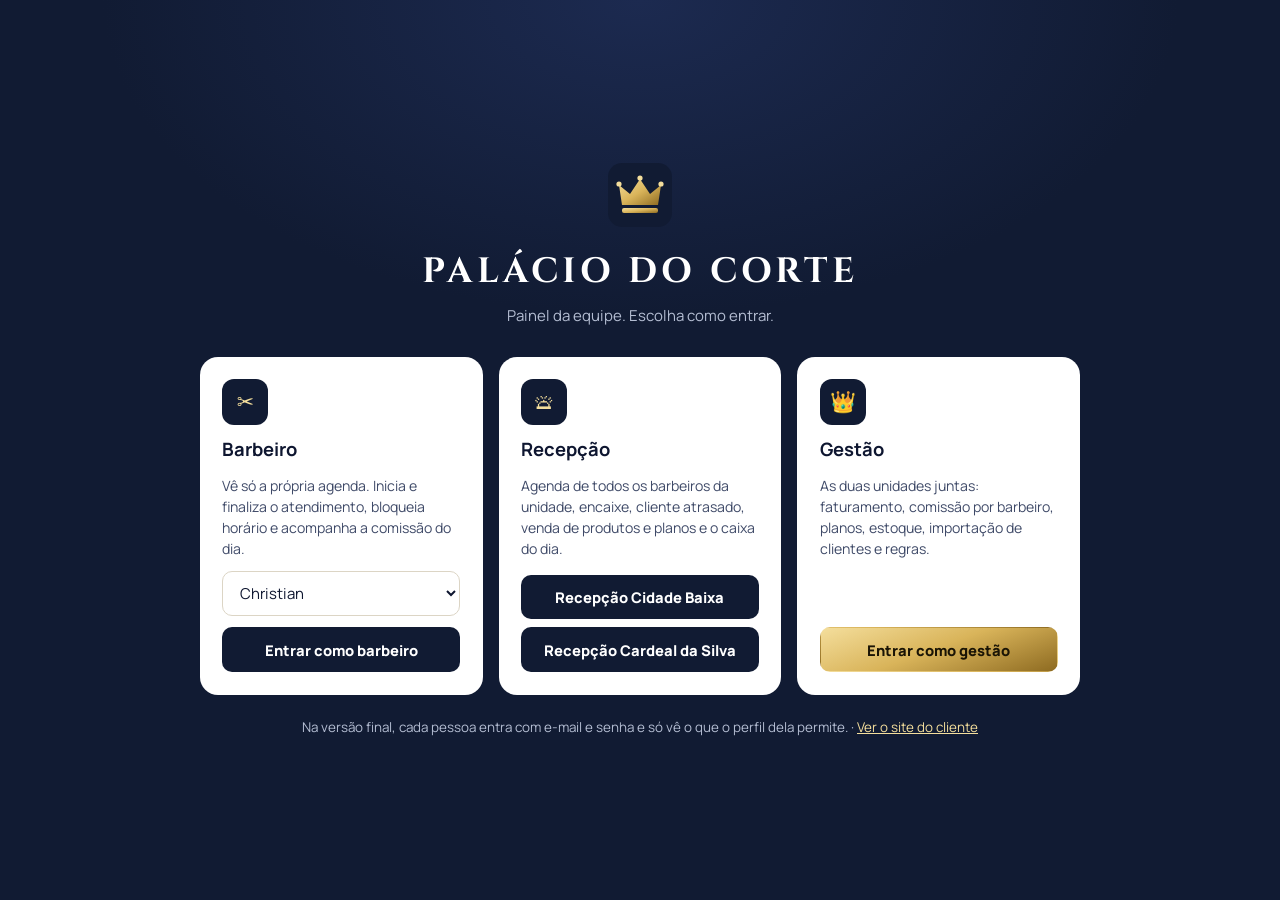
==== painel.html @ ead7d680 "Beta de demonstração do Palácio do Corte Co-Authored-By: Claude Opus 5.5 <noreply@anthropic.com>" ====
<!DOCTYPE html>
<html lang="pt-BR">
<head>
<meta charset="UTF-8">
<meta name="viewport" content="width=device-width, initial-scale=1.0">
<title>Palácio do Corte · Painel da equipe</title>
<meta name="robots" content="noindex">
<meta name="theme-color" content="#111B33">
<link rel="manifest" href="manifest.webmanifest">
<link rel="icon" href="assets/icone.svg" type="image/svg+xml">
<link rel="preconnect" href="https://fonts.googleapis.com">
<link rel="preconnect" href="https://fonts.gstatic.com" crossorigin>
<link href="https://fonts.googleapis.com/css2?family=Cinzel:wght@700&family=Manrope:wght@400;500;600;700;800&display=swap" rel="stylesheet">
<link rel="stylesheet" href="assets/painel.css">
</head>
<body>
<div id="app"></div>
<div id="modais"></div>
<script src="assets/dados.js"></script>
<script src="assets/painel.js"></script>
</body>
</html>
---- assets/painel.css ----
/* Palácio do Corte — painel da equipe. Fundo claro, alto contraste. */
:root{
  --fundo:#F3F0E8; --card:#FFFFFF; --linha:#DCD5C5; --linha2:#ECE7DB;
  --tinta:#0E1630; --tinta2:#3F4A68; --tinta3:#6B7590;
  --azul:#111B33; --azul2:#1C2A50; --ouro:#B08A2E; --ouro-claro:#F4DE9C; --ouro-g:linear-gradient(160deg,#F4DE9C 0%,#D9B45A 48%,#8E6B21 100%);
  --verde:#15803D; --verm:#B91C1C; --zap:#1FA855;
  --st-agendado:#EEF1F8; --st-agendado-b:#5D6F9E;
  --st-chegou:#DCEBFF; --st-chegou-b:#1D4ED8;
  --st-atendimento:#FFF1CC; --st-atendimento-b:#A16207;
  --st-finalizado:#FFE4CC; --st-finalizado-b:#C2410C;
  --st-pago:#DDF2E4; --st-pago-b:#15803D;
  --st-faltou:#FBE0E0; --st-faltou-b:#B91C1C;
  --display:'Cinzel',Georgia,serif; --corpo:'Manrope',system-ui,sans-serif;
}
*{margin:0;padding:0;box-sizing:border-box}
[hidden]{display:none!important}
body{font-family:var(--corpo);background:var(--fundo);color:var(--tinta);line-height:1.5;font-size:15px;-webkit-font-smoothing:antialiased;overflow-x:clip}
button,input,select,textarea{font:inherit;color:inherit}
button{cursor:pointer;background:none;border:none}
a{color:inherit}
:focus-visible{outline:3px solid var(--ouro);outline-offset:2px;border-radius:6px}

.btn{display:inline-flex;align-items:center;justify-content:center;gap:.45rem;padding:.65rem 1.1rem;border-radius:10px;font-weight:800;font-size:.92rem;min-height:44px;border:1px solid transparent;text-decoration:none;white-space:nowrap}
.btn-azul{background:var(--azul);color:#fff}
.btn-azul:hover{background:var(--azul2)}
.btn-ouro{background:var(--ouro-g);color:#1A1405}
.btn-linha{background:var(--card);border-color:var(--linha);color:var(--tinta)}
.btn-linha:hover{border-color:var(--tinta3)}
.btn-zap{background:var(--zap);color:#fff}
.btn-verm{background:var(--card);border-color:#E9B4B4;color:var(--verm)}
.btn-peq{min-height:36px;padding:.4rem .8rem;font-size:.84rem;border-radius:8px}
.btn:disabled{opacity:.45;cursor:not-allowed}

/* ---------- entrada ---------- */
.entrada{min-height:100vh;display:grid;place-items:center;padding:2rem 1rem;background:radial-gradient(60% 50% at 50% 0%,#1C2A50,var(--azul) 70%)}
.entrada-caixa{width:100%;max-width:880px}
.entrada-topo{text-align:center;color:#fff;margin-bottom:1.8rem}
.entrada-topo h1{font-family:var(--display);letter-spacing:.12em;font-size:clamp(1.6rem,4vw,2.2rem);margin-top:.8rem}
.entrada-topo p{color:#B4BDD2;margin-top:.4rem}
.perfis{display:grid;grid-template-columns:repeat(3,1fr);gap:1rem}
.perfil{background:var(--card);border-radius:18px;padding:1.4rem;display:flex;flex-direction:column;gap:.7rem}
.perfil h2{font-size:1.15rem}
.perfil p{color:var(--tinta2);font-size:.88rem;flex:1}
.perfil .ic{width:46px;height:46px;border-radius:12px;background:var(--azul);color:var(--ouro-claro);display:grid;place-items:center;font-size:1.3rem}
.perfil select{width:100%;padding:.65rem .8rem;border:1px solid var(--linha);border-radius:10px;background:#fff;min-height:44px}
.perfil .duas{display:grid;gap:.5rem}
.entrada-nota{color:#B4BDD2;text-align:center;font-size:.84rem;margin-top:1.4rem}
@media(max-width:820px){.perfis{grid-template-columns:1fr}}

/* ---------- topo do painel ---------- */
.barra{background:var(--azul);color:#fff;position:sticky;top:0;z-index:30}
.barra-in{display:flex;align-items:center;gap:1rem;padding:.6rem clamp(.8rem,3vw,1.6rem);flex-wrap:wrap}
.marca{display:flex;align-items:center;gap:.6rem;font-family:var(--display);letter-spacing:.12em;font-weight:700}
.quem{display:flex;align-items:center;gap:.5rem;background:rgba(255,255,255,.08);border-radius:100px;padding:.3rem .8rem .3rem .3rem;font-size:.86rem}
.quem .av{width:28px;height:28px;border-radius:50%;background:var(--ouro-g);color:#1A1405;display:grid;place-items:center;font-weight:800;font-size:.8rem}
.relogio{margin-left:auto;display:flex;align-items:center;gap:.5rem;font-size:.82rem;color:#C9D0E2;background:rgba(255,255,255,.06);padding:.3rem .6rem;border-radius:10px}
.relogio input[type=time]{background:#fff;color:var(--tinta);border:none;border-radius:6px;padding:.2rem .35rem;font-weight:700}
.relogio label{display:flex;align-items:center;gap:.3rem;cursor:pointer}
.barra .sair{color:#C9D0E2;font-size:.85rem;text-decoration:underline}
.abas{display:flex;gap:.2rem;padding:0 clamp(.8rem,3vw,1.6rem);overflow-x:auto;background:var(--azul2)}
.aba{padding:.75rem 1rem;color:#C9D0E2;font-weight:700;font-size:.9rem;border-bottom:3px solid transparent;white-space:nowrap}
.aba[aria-selected=true]{color:#fff;border-color:var(--ouro-claro)}
.aba .bolha{display:inline-grid;place-items:center;min-width:20px;height:20px;border-radius:10px;background:#E5484D;color:#fff;font-size:.72rem;margin-left:.35rem;padding:0 .3rem}
@media(max-width:700px){.relogio{margin-left:0;order:3;width:100%;justify-content:space-between}}

main{padding:clamp(.8rem,3vw,1.6rem);max-width:1500px;margin:0 auto}
.cab{display:flex;align-items:center;gap:.8rem;flex-wrap:wrap;margin-bottom:1rem}
.cab h1{font-size:1.35rem;margin-right:auto}
.cab h1 small{display:block;font-size:.85rem;color:var(--tinta3);font-weight:600}
.navdia{display:flex;align-items:center;gap:.3rem}
.chips{display:flex;gap:.4rem;flex-wrap:wrap}
.chip{padding:.45rem .9rem;border-radius:100px;border:1px solid var(--linha);background:var(--card);font-weight:700;font-size:.86rem;min-height:38px}
.chip[aria-pressed=true]{background:var(--azul);color:#fff;border-color:var(--azul)}

.card{background:var(--card);border:1px solid var(--linha);border-radius:14px;padding:1.1rem}
.card h2{font-size:1rem;margin-bottom:.8rem}
.kpis{display:grid;grid-template-columns:repeat(auto-fill,minmax(170px,1fr));gap:.8rem;margin-bottom:1rem}
.kpi{background:var(--card);border:1px solid var(--linha);border-radius:14px;padding:.9rem 1rem}
.kpi span{display:block;font-size:.8rem;color:var(--tinta3);font-weight:700}
.kpi b{display:block;font-size:1.45rem;margin-top:.15rem}
.kpi small{color:var(--tinta3);font-size:.78rem}
.duas-col{display:grid;grid-template-columns:1.3fr 1fr;gap:1rem}
@media(max-width:960px){.duas-col{grid-template-columns:1fr}}

/* ---------- alertas ---------- */
.alertas{display:grid;gap:.6rem;margin-bottom:1rem}
.alerta{display:flex;align-items:center;gap:.8rem;flex-wrap:wrap;background:#FFF5F5;border:1px solid #F0B7B7;border-left:5px solid var(--verm);border-radius:12px;padding:.75rem 1rem}
.alerta.pagar{background:#FFF7EE;border-color:#F3C9A0;border-left-color:#C2410C}
.alerta p{flex:1;min-width:220px;font-size:.92rem}
.alerta p b{font-size:.98rem}
.alerta .acoes{display:flex;gap:.4rem;flex-wrap:wrap}

/* ---------- grade da agenda ---------- */
.grade-wrap{overflow-x:auto;overflow-y:hidden;border:1px solid var(--linha);border-radius:14px;background:var(--card)}
.grade{display:grid;grid-template-columns:58px repeat(var(--cols),minmax(150px,1fr));min-width:calc(58px + var(--cols) * 150px)}
.g-cab{position:sticky;top:0;z-index:3;background:var(--card);border-bottom:1px solid var(--linha);padding:.6rem .6rem;display:flex;align-items:center;gap:.5rem;font-weight:800;font-size:.9rem;height:56px}
.g-cab small{display:block;font-weight:600;color:var(--tinta3);font-size:.74rem}
.g-cab .av{width:30px;height:30px;border-radius:50%;background:var(--azul);color:var(--ouro-claro);display:grid;place-items:center;font-size:.8rem;flex:none}
.g-col{border-left:1px solid var(--linha2)}
.g-corpo{position:relative}
.g-hora{position:absolute;left:0;right:0;font-size:.72rem;color:var(--tinta3);text-align:right;padding-right:.4rem;transform:translateY(-.55em);font-weight:700}
.g-linha{position:absolute;left:0;right:0;border-top:1px solid var(--linha2)}
.g-linha.meia{border-top-style:dashed;border-color:#F1EDE3}
.g-agora{position:absolute;left:0;right:0;border-top:2px solid var(--verm);z-index:2}
.g-agora::before{content:attr(data-h);position:absolute;left:2px;top:-10px;background:var(--verm);color:#fff;font-size:.68rem;font-weight:800;padding:0 .3rem;border-radius:4px}
.g-col .g-agora::before{display:none}
.ag{position:absolute;left:4px;right:4px;border-radius:9px;padding:.3rem .5rem;font-size:.78rem;overflow:hidden;text-align:left;border:1px solid;border-left-width:4px;line-height:1.25;z-index:1}
.ag:hover{filter:brightness(.97);z-index:4;box-shadow:0 6px 16px -8px rgba(0,0,0,.35)}
.ag b{display:block;font-size:.82rem;white-space:nowrap;overflow:hidden;text-overflow:ellipsis}
.ag span{display:block;color:var(--tinta2);white-space:nowrap;overflow:hidden;text-overflow:ellipsis}
.ag .st{font-weight:800;font-size:.7rem;text-transform:uppercase;letter-spacing:.04em}
.ag.s-agendado{background:var(--st-agendado);border-color:var(--st-agendado-b)}
.ag.s-chegou{background:var(--st-chegou);border-color:var(--st-chegou-b)}
.ag.s-atendimento{background:var(--st-atendimento);border-color:var(--st-atendimento-b)}
.ag.s-finalizado{background:var(--st-finalizado);border-color:var(--st-finalizado-b)}
.ag.s-pago{background:var(--st-pago);border-color:var(--st-pago-b);opacity:.8}
.ag.s-faltou{background:var(--st-faltou);border-color:var(--st-faltou-b);opacity:.75}
.ag.atrasado{background:#FFE9E9;border-color:var(--verm);animation:pulsa 1.6s ease-in-out infinite}
@keyframes pulsa{50%{box-shadow:0 0 0 3px rgba(185,28,28,.18)}}
.ag.troca{outline:2px dashed var(--ouro);outline-offset:-2px}
.bloqueio{position:absolute;left:4px;right:4px;border-radius:9px;background:repeating-linear-gradient(135deg,#ECE7DB 0 6px,#F6F2EA 6px 12px);font-size:.74rem;color:var(--tinta3);padding:.3rem .5rem;font-weight:700}
.legenda{display:flex;gap:.9rem;flex-wrap:wrap;font-size:.78rem;color:var(--tinta2);margin:.7rem 0 0}
.legenda i{display:inline-block;width:12px;height:12px;border-radius:3px;border:1px solid;margin-right:.3rem;vertical-align:-1px}

/* ---------- lista (barbeiro) ---------- */
.lista{display:grid;gap:.6rem}
.item{display:flex;align-items:center;gap:.9rem;background:var(--card);border:1px solid var(--linha);border-left:5px solid var(--st-agendado-b);border-radius:12px;padding:.8rem 1rem;flex-wrap:wrap}
.item .h{font-weight:800;font-size:1.1rem;min-width:56px}
.item .info{flex:1;min-width:170px}
.item .info small{display:block;color:var(--tinta3)}
.pill{display:inline-block;font-size:.72rem;font-weight:800;text-transform:uppercase;letter-spacing:.04em;padding:.15rem .5rem;border-radius:100px;border:1px solid}

/* ---------- vender ---------- */
.catalogo{display:grid;grid-template-columns:repeat(auto-fill,minmax(180px,1fr));gap:.7rem}
.prod{background:var(--card);border:1px solid var(--linha);border-radius:12px;padding:.9rem;display:flex;flex-direction:column;gap:.35rem;text-align:left}
.prod:hover{border-color:var(--ouro)}
.prod b{font-size:.95rem}
.prod .p{font-weight:800;font-size:1.05rem}
.prod small{color:var(--tinta3);font-size:.78rem}
.prod small.baixo{color:var(--verm);font-weight:800}
.prod.plano{border-color:#E5D3A3;background:#FFFBF0}
.carrinho{position:sticky;top:120px}
.linha-it{display:flex;align-items:center;gap:.5rem;padding:.55rem 0;border-bottom:1px solid var(--linha2)}
.linha-it span{flex:1}
.qtd{display:flex;align-items:center;gap:.3rem}
.qtd button{width:30px;height:30px;border-radius:8px;border:1px solid var(--linha);font-weight:800}
.total{display:flex;justify-content:space-between;font-size:1.2rem;font-weight:800;margin:1rem 0}
.formas{display:grid;grid-template-columns:repeat(3,1fr);gap:.4rem;margin-bottom:1rem}
.campo{display:block;margin-bottom:.8rem}
.campo>span{display:block;font-size:.82rem;font-weight:800;color:var(--tinta2);margin-bottom:.3rem}
.campo input,.campo select,.campo textarea{width:100%;border:1px solid var(--linha);border-radius:10px;padding:.65rem .8rem;background:#fff;min-height:44px}
.campo textarea{min-height:120px;font-family:ui-monospace,monospace;font-size:.8rem}
.campo input:focus,.campo select:focus,.campo textarea:focus{outline:none;border-color:var(--azul)}
.ajuda{font-size:.8rem;color:var(--tinta3);margin-top:.3rem}

/* ---------- tabelas ---------- */
.tabela-wrap{overflow-x:auto}
table{width:100%;border-collapse:collapse;font-size:.88rem}
th{text-align:left;font-size:.75rem;text-transform:uppercase;letter-spacing:.04em;color:var(--tinta3);padding:.5rem .6rem;border-bottom:1px solid var(--linha);white-space:nowrap}
td{padding:.6rem;border-bottom:1px solid var(--linha2);white-space:nowrap}
td.num,th.num{text-align:right}
.tag{display:inline-block;font-size:.72rem;font-weight:800;padding:.12rem .5rem;border-radius:100px;background:#EEF1F8;color:var(--tinta2)}
.tag.ouro{background:#FFF1CC;color:#7A5A12}
.tag.verde{background:#DDF2E4;color:var(--verde)}
.tag.verm{background:#FBE0E0;color:var(--verm)}
.barra-h{height:10px;border-radius:5px;background:var(--linha2);overflow:hidden}
.barra-h i{display:block;height:100%;background:var(--ouro-g)}

/* ---------- modal ---------- */
.veu{position:fixed;inset:0;background:rgba(14,22,48,.55);z-index:80;display:grid;place-items:center;padding:1rem}
.modal{background:var(--card);border-radius:18px;width:100%;max-width:560px;max-height:92vh;overflow:auto;padding:1.4rem;box-shadow:0 30px 80px -30px rgba(0,0,0,.6)}
.modal h2{font-size:1.2rem;margin-bottom:.3rem;padding-right:2rem}
.modal .fechar{float:right;font-size:1.5rem;line-height:1;color:var(--tinta3);margin:-.3rem -.3rem 0 0;width:36px;height:36px}
.modal .sub{color:var(--tinta2);margin-bottom:1rem}
.dl{display:grid;grid-template-columns:auto 1fr;gap:.35rem 1rem;font-size:.9rem;margin-bottom:1rem}
.dl dt{color:var(--tinta3);font-weight:700}
.acoes-modal{display:flex;gap:.5rem;flex-wrap:wrap;margin-top:1rem}
.escolhas{display:grid;gap:.5rem}
.escolha{display:flex;align-items:center;gap:.8rem;text-align:left;border:2px solid var(--linha);border-radius:12px;padding:.8rem 1rem;background:#fff;width:100%}
.escolha:hover{border-color:var(--azul)}
.escolha.rec{border-color:var(--verde);background:#F3FBF6}
.escolha .av{width:38px;height:38px;border-radius:50%;background:var(--azul);color:var(--ouro-claro);display:grid;place-items:center;font-weight:800;flex:none}
.escolha b{display:block}
.escolha small{color:var(--tinta3)}
.escolha .tag{margin-left:auto}
.explica{background:#FFF7E6;border:1px solid #F1D9A6;border-radius:12px;padding:.8rem 1rem;font-size:.9rem;margin-bottom:1rem}
.hist{font-size:.82rem;color:var(--tinta2);border-top:1px solid var(--linha2);padding-top:.7rem;margin-top:.5rem}
.hist li{list-style:none;padding:.15rem 0}
.servs-chk{display:grid;grid-template-columns:repeat(2,1fr);gap:.4rem}
.servs-chk label{display:flex;gap:.4rem;align-items:center;border:1px solid var(--linha);border-radius:10px;padding:.5rem .6rem;font-size:.86rem;cursor:pointer}
.servs-chk input{width:18px;height:18px}

.toast{position:fixed;left:50%;bottom:20px;transform:translateX(-50%);background:var(--azul);color:#fff;padding:.8rem 1.2rem;border-radius:12px;z-index:90;font-weight:700;box-shadow:0 12px 30px -10px rgba(0,0,0,.5);max-width:calc(100% - 32px)}
.vazio{padding:1.4rem;text-align:center;color:var(--tinta3);border:1px dashed var(--linha);border-radius:12px;background:var(--card)}
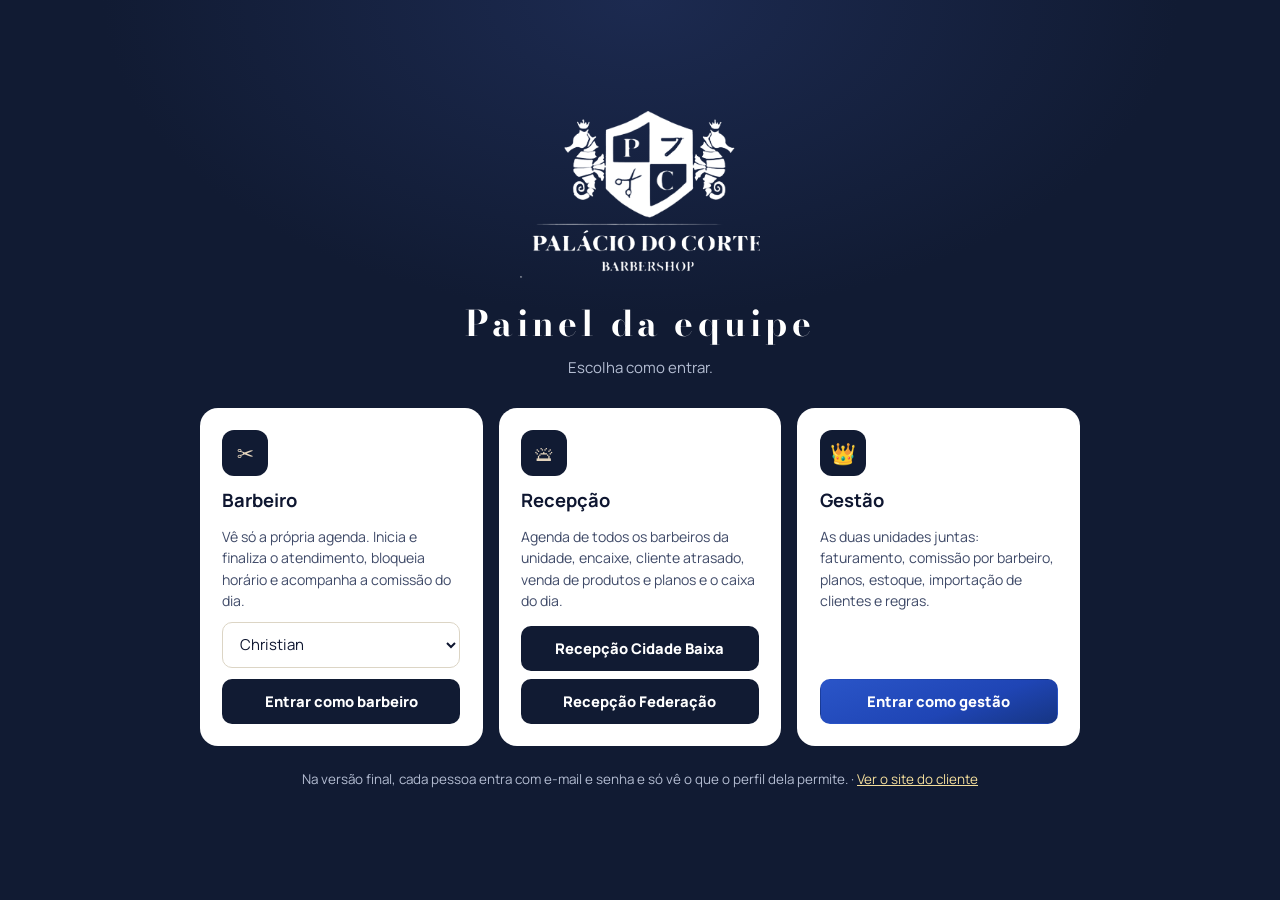
==== commit 19a2922b: "Site refeito com fotos e história reais do Instagram, identidade da marca e animações de rolagem Co-" ====
--- a/painel.html
+++ b/painel.html
@@ -5,12 +5,12 @@
 <meta name="viewport" content="width=device-width, initial-scale=1.0">
 <title>Palácio do Corte · Painel da equipe</title>
 <meta name="robots" content="noindex">
-<meta name="theme-color" content="#111B33">
+<meta name="theme-color" content="#0A1430">
 <link rel="manifest" href="manifest.webmanifest">
-<link rel="icon" href="assets/icone.svg" type="image/svg+xml">
+<link rel="icon" href="assets/icone-192.png" type="image/png">
 <link rel="preconnect" href="https://fonts.googleapis.com">
 <link rel="preconnect" href="https://fonts.gstatic.com" crossorigin>
-<link href="https://fonts.googleapis.com/css2?family=Cinzel:wght@700&family=Manrope:wght@400;500;600;700;800&display=swap" rel="stylesheet">
+<link href="https://fonts.googleapis.com/css2?family=Bodoni+Moda:ital,wght@0,600;1,500&family=Manrope:wght@400;500;600;700;800&display=swap" rel="stylesheet">
 <link rel="stylesheet" href="assets/painel.css">
 </head>
 <body>
--- a/assets/painel.css
+++ b/assets/painel.css
@@ -1,8 +1,8 @@
 /* Palácio do Corte — painel da equipe. Fundo claro, alto contraste. */
 :root{
-  --fundo:#F3F0E8; --card:#FFFFFF; --linha:#DCD5C5; --linha2:#ECE7DB;
+  --fundo:#F2EADC; --card:#FFFFFF; --linha:#DCD5C5; --linha2:#ECE7DB;
   --tinta:#0E1630; --tinta2:#3F4A68; --tinta3:#6B7590;
-  --azul:#111B33; --azul2:#1C2A50; --ouro:#B08A2E; --ouro-claro:#F4DE9C; --ouro-g:linear-gradient(160deg,#F4DE9C 0%,#D9B45A 48%,#8E6B21 100%);
+  --azul:#111B33; --azul2:#1C2A50; --ouro:#1F45B5; --ouro-claro:#E3D3BC; --ouro-g:linear-gradient(160deg,#2A55C8 0%,#1F45B5 60%,#163583 100%);
   --verde:#15803D; --verm:#B91C1C; --zap:#1FA855;
   --st-agendado:#EEF1F8; --st-agendado-b:#5D6F9E;
   --st-chegou:#DCEBFF; --st-chegou-b:#1D4ED8;
@@ -10,7 +10,7 @@
   --st-finalizado:#FFE4CC; --st-finalizado-b:#C2410C;
   --st-pago:#DDF2E4; --st-pago-b:#15803D;
   --st-faltou:#FBE0E0; --st-faltou-b:#B91C1C;
-  --display:'Cinzel',Georgia,serif; --corpo:'Manrope',system-ui,sans-serif;
+  --display:'Bodoni Moda',Georgia,serif; --corpo:'Manrope',system-ui,sans-serif;
 }
 *{margin:0;padding:0;box-sizing:border-box}
 [hidden]{display:none!important}
@@ -23,7 +23,7 @@
 .btn{display:inline-flex;align-items:center;justify-content:center;gap:.45rem;padding:.65rem 1.1rem;border-radius:10px;font-weight:800;font-size:.92rem;min-height:44px;border:1px solid transparent;text-decoration:none;white-space:nowrap}
 .btn-azul{background:var(--azul);color:#fff}
 .btn-azul:hover{background:var(--azul2)}
-.btn-ouro{background:var(--ouro-g);color:#1A1405}
+.btn-ouro{background:var(--ouro-g);color:#fff}
 .btn-linha{background:var(--card);border-color:var(--linha);color:var(--tinta)}
 .btn-linha:hover{border-color:var(--tinta3)}
 .btn-zap{background:var(--zap);color:#fff}
@@ -52,7 +52,7 @@
 .barra-in{display:flex;align-items:center;gap:1rem;padding:.6rem clamp(.8rem,3vw,1.6rem);flex-wrap:wrap}
 .marca{display:flex;align-items:center;gap:.6rem;font-family:var(--display);letter-spacing:.12em;font-weight:700}
 .quem{display:flex;align-items:center;gap:.5rem;background:rgba(255,255,255,.08);border-radius:100px;padding:.3rem .8rem .3rem .3rem;font-size:.86rem}
-.quem .av{width:28px;height:28px;border-radius:50%;background:var(--ouro-g);color:#1A1405;display:grid;place-items:center;font-weight:800;font-size:.8rem}
+.quem .av{width:28px;height:28px;border-radius:50%;background:var(--ouro-g);color:#fff;display:grid;place-items:center;font-weight:800;font-size:.8rem}
 .relogio{margin-left:auto;display:flex;align-items:center;gap:.5rem;font-size:.82rem;color:#C9D0E2;background:rgba(255,255,255,.06);padding:.3rem .6rem;border-radius:10px}
 .relogio input[type=time]{background:#fff;color:var(--tinta);border:none;border-radius:6px;padding:.2rem .35rem;font-weight:700}
 .relogio label{display:flex;align-items:center;gap:.3rem;cursor:pointer}
@@ -138,7 +138,7 @@
 .prod .p{font-weight:800;font-size:1.05rem}
 .prod small{color:var(--tinta3);font-size:.78rem}
 .prod small.baixo{color:var(--verm);font-weight:800}
-.prod.plano{border-color:#E5D3A3;background:#FFFBF0}
+.prod.plano{border-color:#C9D5F5;background:#F3F6FF}
 .carrinho{position:sticky;top:120px}
 .linha-it{display:flex;align-items:center;gap:.5rem;padding:.55rem 0;border-bottom:1px solid var(--linha2)}
 .linha-it span{flex:1}
@@ -160,7 +160,7 @@
 td{padding:.6rem;border-bottom:1px solid var(--linha2);white-space:nowrap}
 td.num,th.num{text-align:right}
 .tag{display:inline-block;font-size:.72rem;font-weight:800;padding:.12rem .5rem;border-radius:100px;background:#EEF1F8;color:var(--tinta2)}
-.tag.ouro{background:#FFF1CC;color:#7A5A12}
+.tag.ouro{background:#E6ECFF;color:#163583}
 .tag.verde{background:#DDF2E4;color:var(--verde)}
 .tag.verm{background:#FBE0E0;color:var(--verm)}
 .barra-h{height:10px;border-radius:5px;background:var(--linha2);overflow:hidden}
